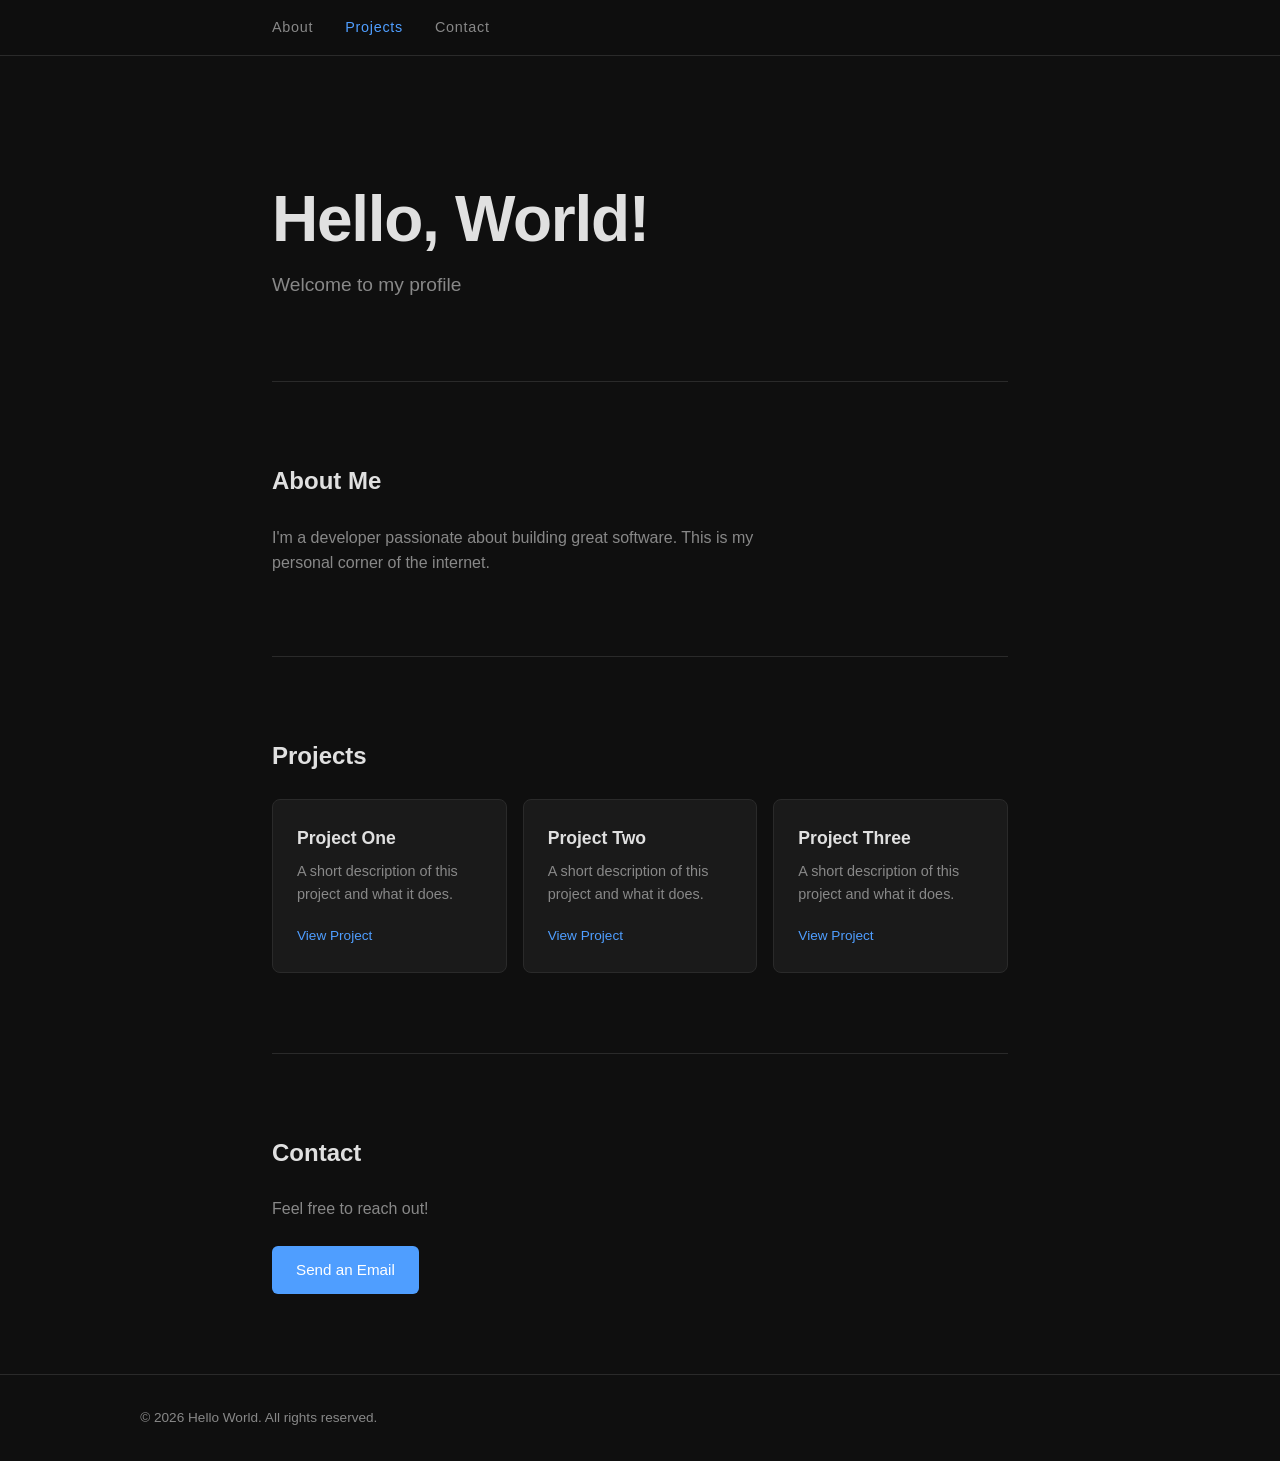
==== index.html @ cf2f4323 "Add personal profile website Creates a minimal dark-themed website with hero, about, projects, and c" ====
<!DOCTYPE html>
<html lang="en">
<head>
  <meta charset="UTF-8">
  <meta name="viewport" content="width=device-width, initial-scale=1.0">
  <title>Hello World</title>
  <link rel="stylesheet" href="style.css">
</head>
<body>
  <header>
    <nav>
      <a href="#about">About</a>
      <a href="#projects">Projects</a>
      <a href="#contact">Contact</a>
    </nav>
  </header>

  <main>
    <section id="hero">
      <h1>Hello, World!</h1>
      <p class="tagline">Welcome to my profile</p>
    </section>

    <section id="about">
      <h2>About Me</h2>
      <p>I'm a developer passionate about building great software. This is my personal corner of the internet.</p>
    </section>

    <section id="projects">
      <h2>Projects</h2>
      <div class="project-grid">
        <div class="project-card">
          <h3>Project One</h3>
          <p>A short description of this project and what it does.</p>
          <a href="#">View Project</a>
        </div>
        <div class="project-card">
          <h3>Project Two</h3>
          <p>A short description of this project and what it does.</p>
          <a href="#">View Project</a>
        </div>
        <div class="project-card">
          <h3>Project Three</h3>
          <p>A short description of this project and what it does.</p>
          <a href="#">View Project</a>
        </div>
      </div>
    </section>

    <section id="contact">
      <h2>Contact</h2>
      <p>Feel free to reach out!</p>
      <a href="mailto:hello@example.com" class="btn">Send an Email</a>
    </section>
  </main>

  <footer>
    <p>&copy; 2026 Hello World. All rights reserved.</p>
  </footer>

  <script src="script.js"></script>
</body>
</html>
---- style.css ----
*, *::before, *::after {
  box-sizing: border-box;
  margin: 0;
  padding: 0;
}

:root {
  --bg: #0f0f0f;
  --surface: #1a1a1a;
  --border: #2a2a2a;
  --text: #e0e0e0;
  --text-muted: #888;
  --accent: #4f9eff;
}

body {
  font-family: -apple-system, BlinkMacSystemFont, "Segoe UI", Roboto, sans-serif;
  background: var(--bg);
  color: var(--text);
  line-height: 1.6;
}

/* Navigation */
header {
  position: sticky;
  top: 0;
  background: rgba(15, 15, 15, 0.9);
  backdrop-filter: blur(8px);
  border-bottom: 1px solid var(--border);
  z-index: 100;
}

nav {
  max-width: 800px;
  margin: 0 auto;
  padding: 1rem 2rem;
  display: flex;
  gap: 2rem;
}

nav a {
  color: var(--text-muted);
  text-decoration: none;
  font-size: 0.9rem;
  letter-spacing: 0.05em;
  transition: color 0.2s;
}

nav a:hover {
  color: var(--accent);
}

/* Sections */
main {
  max-width: 800px;
  margin: 0 auto;
  padding: 0 2rem;
}

section {
  padding: 5rem 0;
  border-bottom: 1px solid var(--border);
}

section:last-child {
  border-bottom: none;
}

h1 {
  font-size: clamp(2.5rem, 8vw, 4rem);
  font-weight: 700;
  letter-spacing: -0.02em;
  line-height: 1.1;
}

h2 {
  font-size: 1.5rem;
  font-weight: 600;
  margin-bottom: 1.5rem;
  color: var(--text);
}

h3 {
  font-size: 1.1rem;
  font-weight: 600;
  margin-bottom: 0.5rem;
}

p {
  color: var(--text-muted);
  max-width: 60ch;
}

/* Hero */
#hero {
  padding-top: 8rem;
}

.tagline {
  margin-top: 1rem;
  font-size: 1.2rem;
}

/* Projects */
.project-grid {
  display: grid;
  grid-template-columns: repeat(auto-fill, minmax(220px, 1fr));
  gap: 1rem;
  margin-top: 1rem;
}

.project-card {
  background: var(--surface);
  border: 1px solid var(--border);
  border-radius: 8px;
  padding: 1.5rem;
  transition: border-color 0.2s, transform 0.2s;
}

.project-card:hover {
  border-color: var(--accent);
  transform: translateY(-2px);
}

.project-card p {
  font-size: 0.9rem;
  margin: 0.5rem 0 1rem;
}

.project-card a {
  color: var(--accent);
  font-size: 0.85rem;
  text-decoration: none;
}

.project-card a:hover {
  text-decoration: underline;
}

/* Contact */
.btn {
  display: inline-block;
  margin-top: 1.5rem;
  padding: 0.75rem 1.5rem;
  background: var(--accent);
  color: #fff;
  border-radius: 6px;
  text-decoration: none;
  font-size: 0.95rem;
  transition: opacity 0.2s;
}

.btn:hover {
  opacity: 0.85;
}

/* Footer */
footer {
  border-top: 1px solid var(--border);
  padding: 2rem;
  text-align: center;
  color: var(--text-muted);
  font-size: 0.85rem;
}
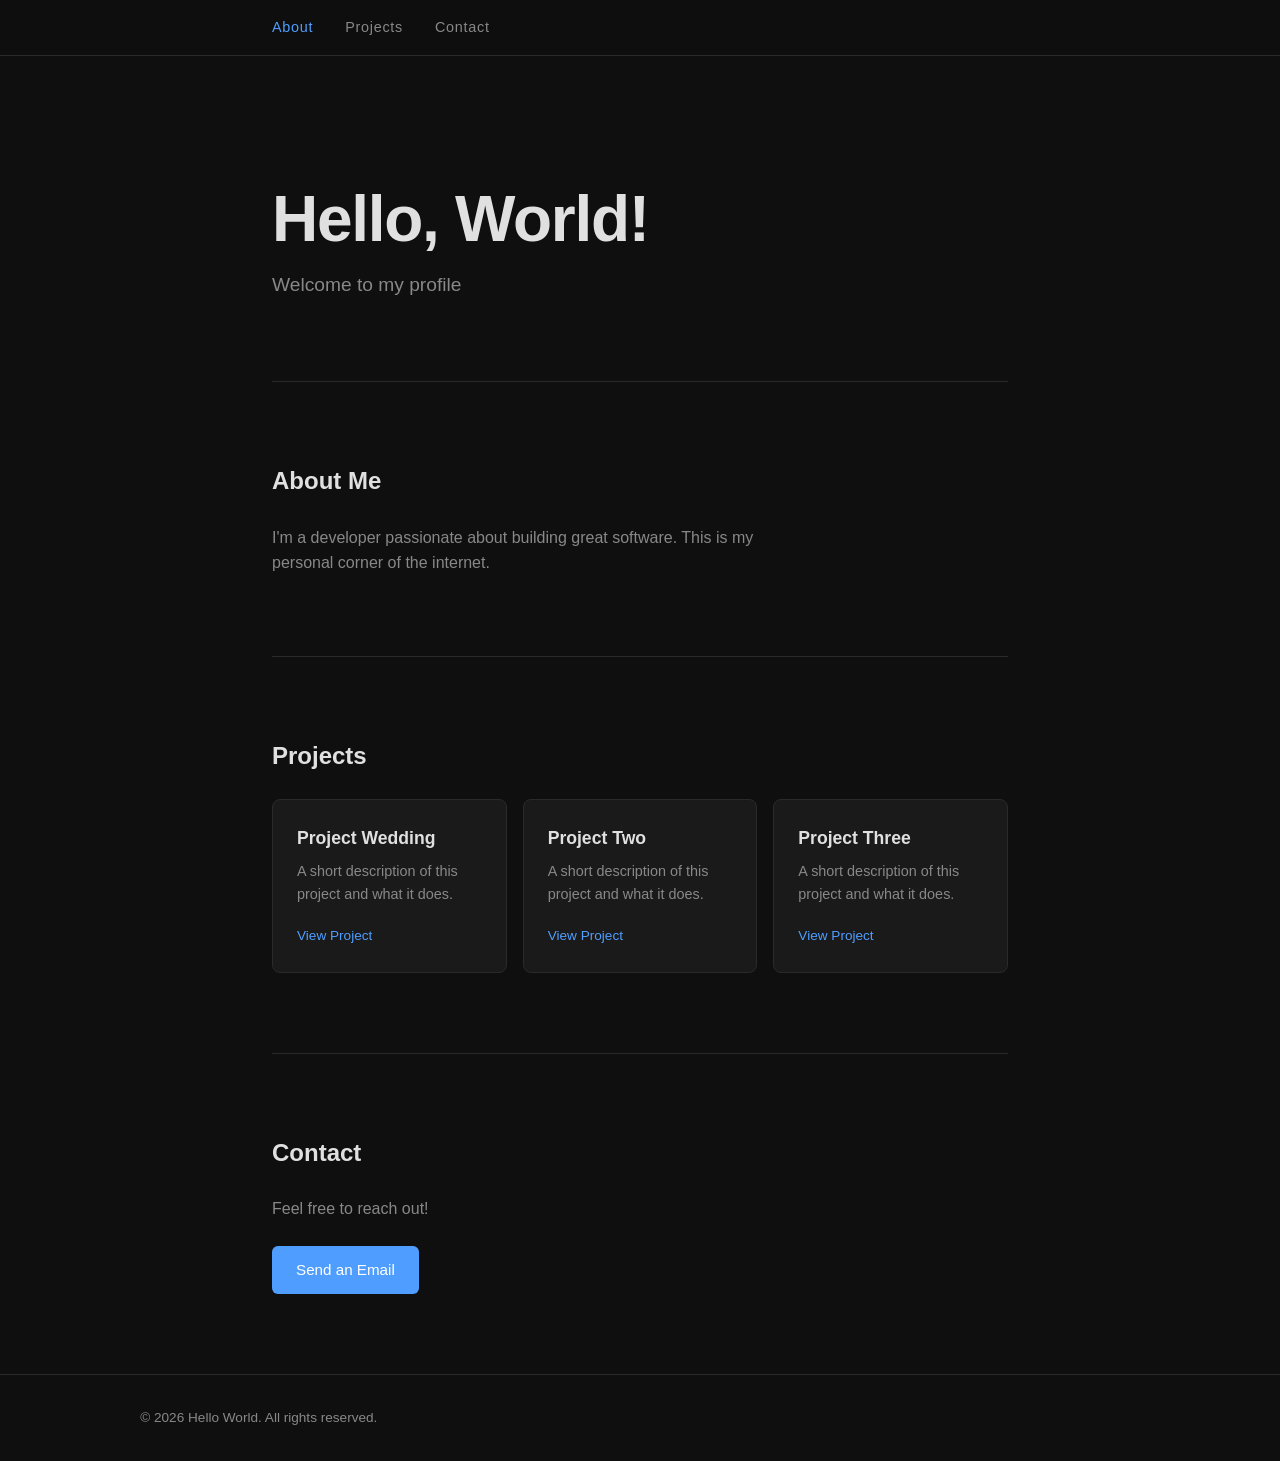
==== commit cb708cab: "Update index.html" ====
--- a/index.html
+++ b/index.html
@@ -30,9 +30,9 @@
       <h2>Projects</h2>
       <div class="project-grid">
         <div class="project-card">
-          <h3>Project One</h3>
+          <h3>Project Wedding</h3>
           <p>A short description of this project and what it does.</p>
-          <a href="#">View Project</a>
+          <a href="https://www.theknot.com/us/kaylee-olguin-and-daniel-kvicala-2026-05-02-d6bceb1f-4b3b-4448-add9-246ba1573bf6" target="_blank">View Project</a>
         </div>
         <div class="project-card">
           <h3>Project Two</h3>
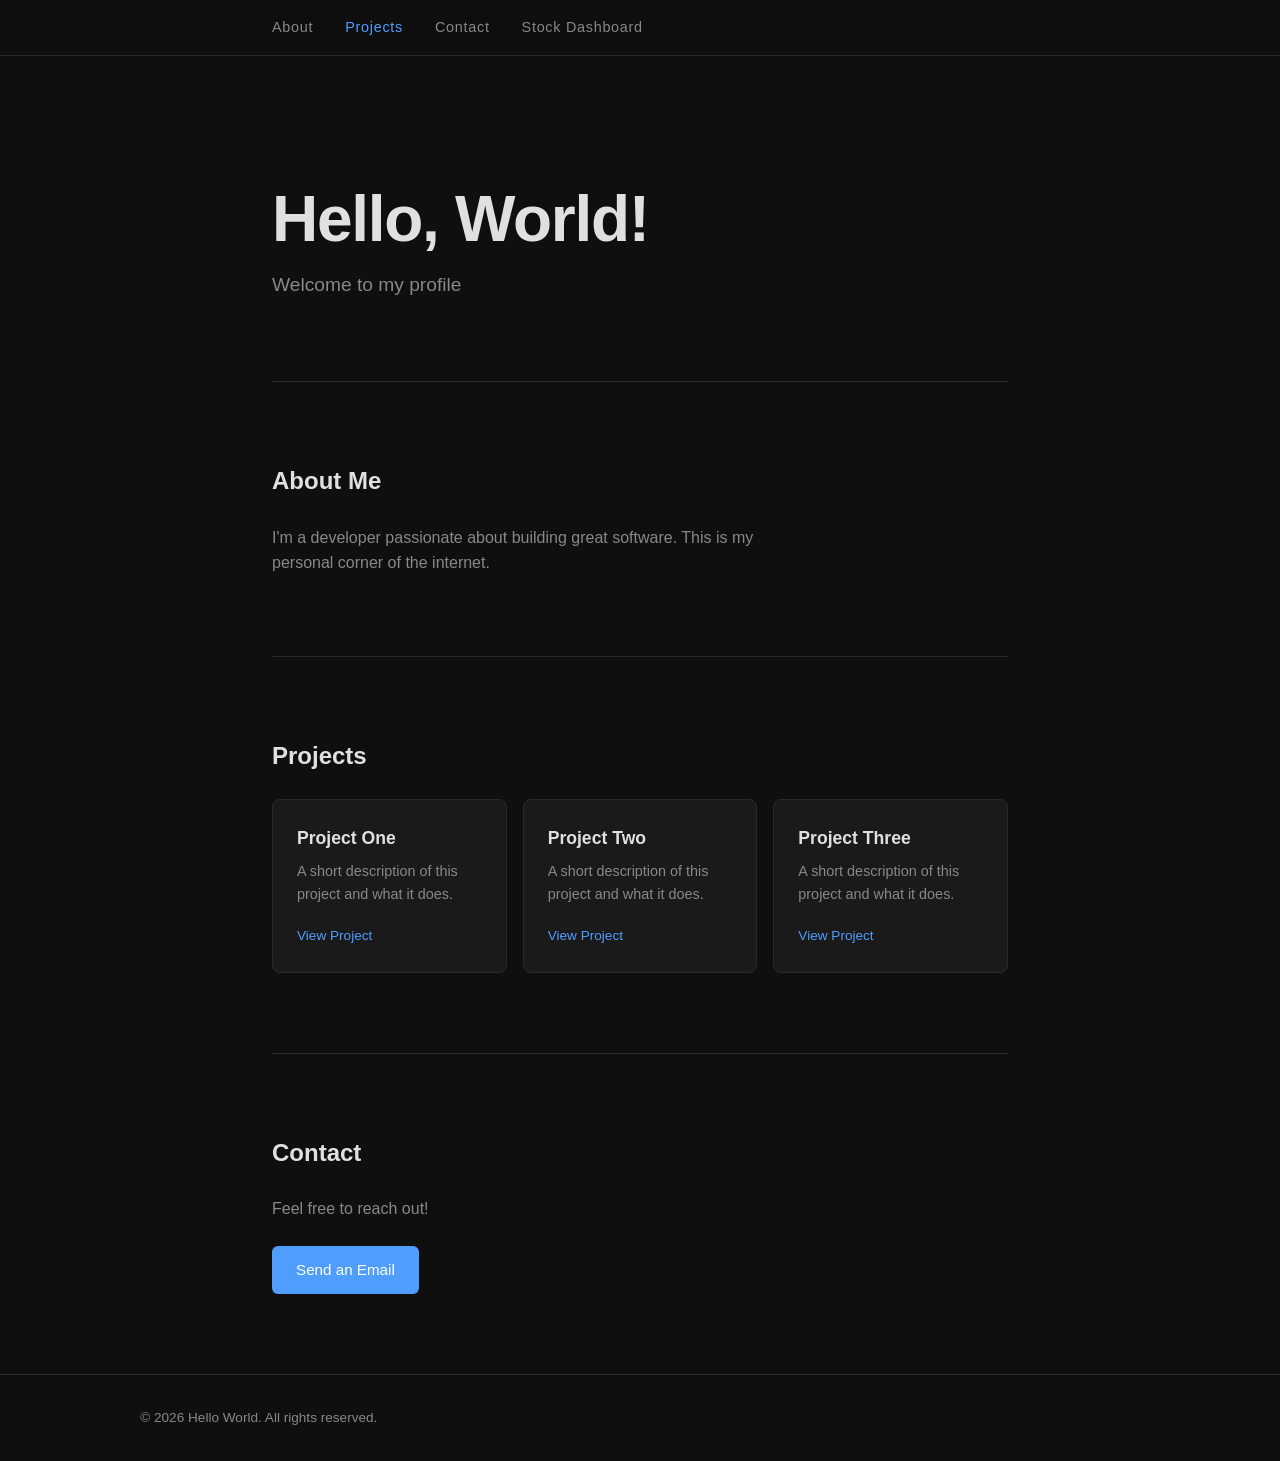
==== commit 6b358551: "Add NYSE stock dashboard with add/remove ticker support Uses Finnhub free API for live quotes. Defau" ====
--- a/index.html
+++ b/index.html
@@ -12,6 +12,7 @@
       <a href="#about">About</a>
       <a href="#projects">Projects</a>
       <a href="#contact">Contact</a>
+      <a href="dashboard.html">Stock Dashboard</a>
     </nav>
   </header>
 
@@ -30,9 +31,9 @@
       <h2>Projects</h2>
       <div class="project-grid">
         <div class="project-card">
-          <h3>Project Wedding</h3>
+          <h3>Project One</h3>
           <p>A short description of this project and what it does.</p>
-          <a href="https://www.theknot.com/us/kaylee-olguin-and-daniel-kvicala-2026-05-02-d6bceb1f-4b3b-4448-add9-246ba1573bf6" target="_blank">View Project</a>
+          <a href="https://thomaswhancock.github.io/hello-world" target="_blank">View Project</a>
         </div>
         <div class="project-card">
           <h3>Project Two</h3>
